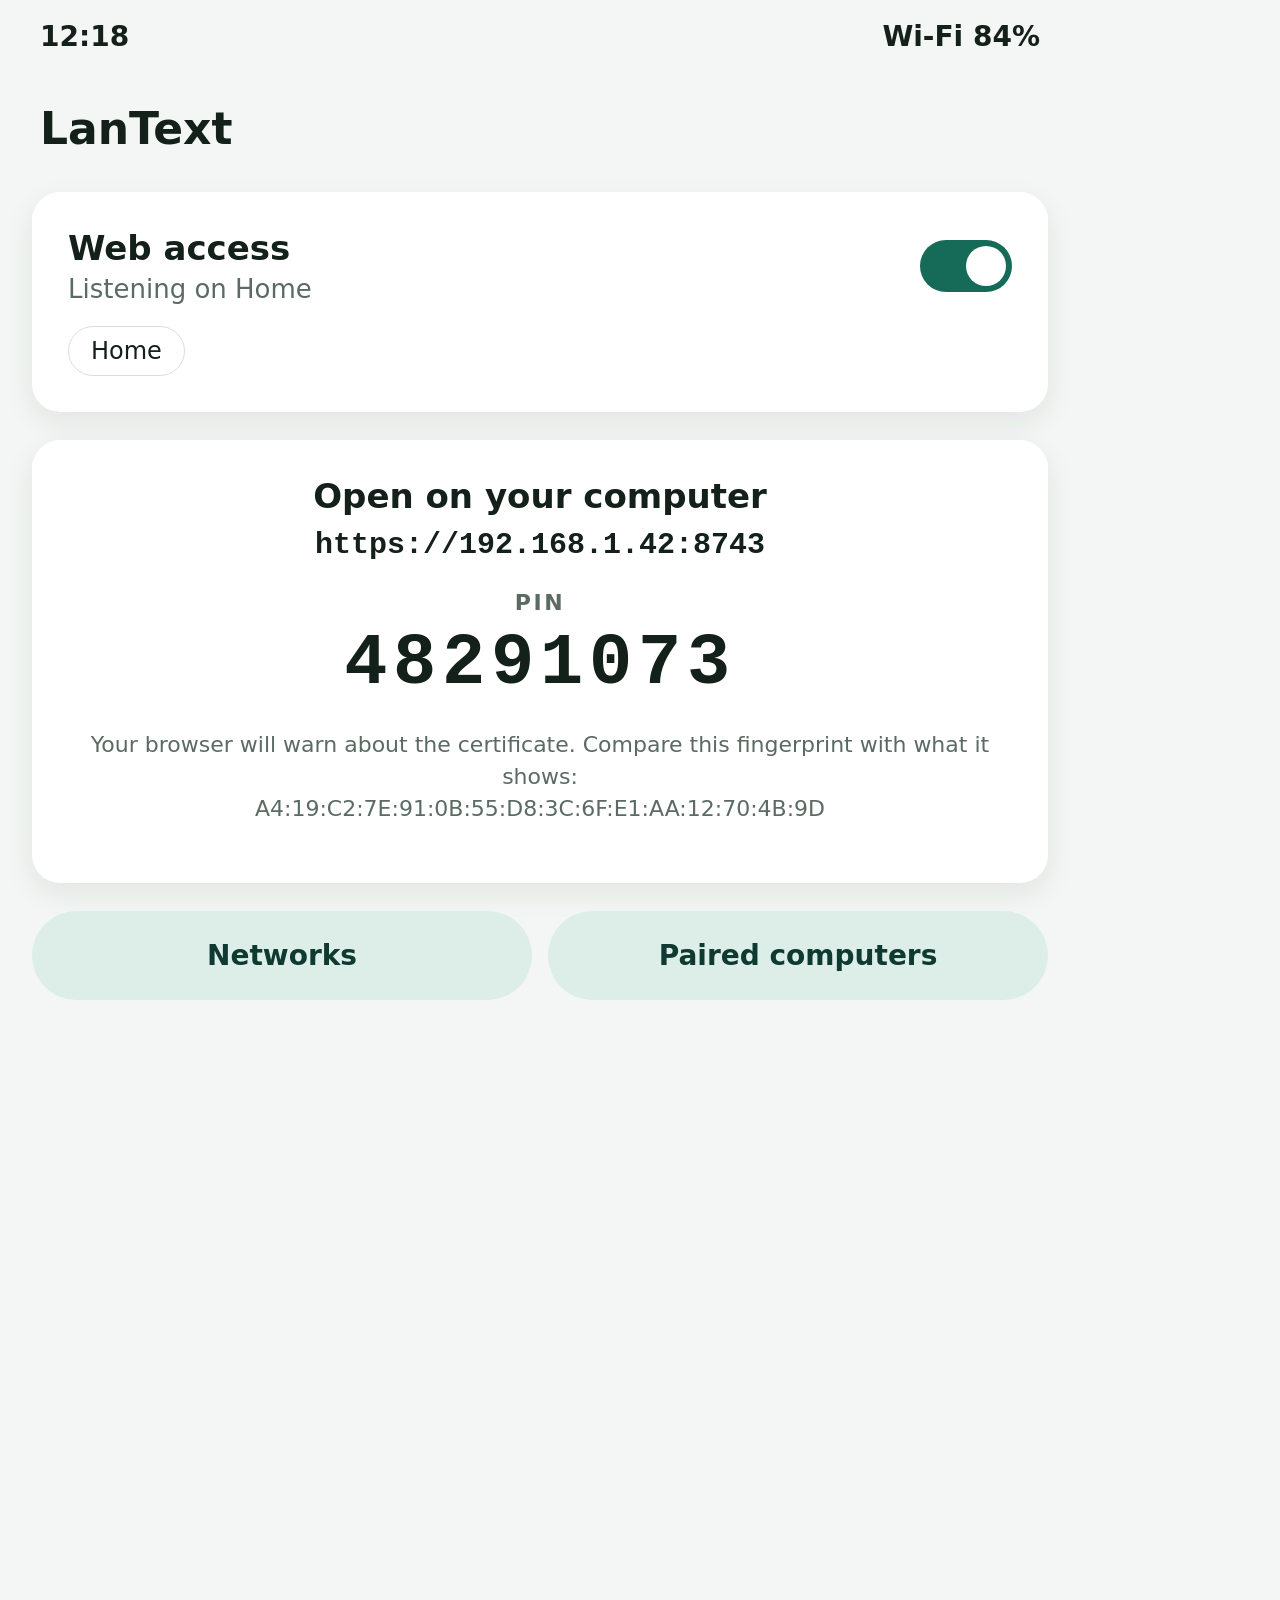
==== tools/store-art/phone-app.html @ b5e785f6 "Initial public release of LanText 0.1.0 LAN-only SMS/MMS companion for Android 8+: HTTPS web inbox o" ====
<!DOCTYPE html>
<html lang="en">
<head>
  <meta charset="utf-8" />
  <style>
    * { box-sizing: border-box; }
    html, body {
      margin: 0;
      width: 1080px;
      height: 1920px;
      overflow: hidden;
      font-family: "Segoe UI", system-ui, -apple-system, sans-serif;
      background: #f3f6f4;
      color: #14201a;
    }
    .status {
      height: 72px;
      display: flex;
      justify-content: space-between;
      align-items: center;
      padding: 0 40px;
      font-size: 28px;
      font-weight: 600;
    }
    .bar {
      height: 112px;
      display: flex;
      align-items: center;
      padding: 0 40px;
      background: #f3f6f4;
      font-size: 44px;
      font-weight: 650;
    }
    main { padding: 8px 32px 32px; display: flex; flex-direction: column; gap: 28px; }
    .card {
      background: #fff;
      border-radius: 28px;
      padding: 36px;
      box-shadow: 0 10px 30px rgba(20, 32, 26, 0.08);
    }
    .row { display: flex; align-items: center; gap: 16px; }
    .row h2 { margin: 0; font-size: 34px; font-weight: 650; }
    .row p { margin: 6px 0 0; color: #5b6b63; font-size: 26px; }
    .grow { flex: 1; }
    .switch {
      width: 92px; height: 52px; border-radius: 999px;
      background: #156B57; position: relative;
    }
    .switch::after {
      content: ""; position: absolute; top: 6px; right: 6px;
      width: 40px; height: 40px; border-radius: 50%; background: #fff;
    }
    .chip {
      display: inline-block; margin-top: 22px;
      border: 1px solid #d8e0db; border-radius: 999px;
      padding: 10px 22px; font-size: 24px; color: #14201a;
    }
    .center { text-align: center; }
    .url {
      font-family: ui-monospace, monospace;
      font-size: 30px; font-weight: 700;
      margin: 12px 0 28px;
    }
    .label { font-size: 22px; letter-spacing: 0.12em; color: #5b6b63; font-weight: 700; }
    .pin {
      font-family: ui-monospace, monospace;
      font-size: 72px; font-weight: 700; letter-spacing: 0.08em;
      margin: 8px 0 24px;
    }
    .fp { color: #5b6b63; font-size: 22px; line-height: 1.45; }
    .actions { display: flex; gap: 16px; }
    .btn {
      flex: 1; background: #dceee7; color: #0e3a31;
      border-radius: 999px; padding: 28px; text-align: center;
      font-size: 28px; font-weight: 650;
    }
  </style>
</head>
<body>
  <div class="status"><span>12:18</span><span>Wi-Fi  84%</span></div>
  <div class="bar">LanText</div>
  <main>
    <section class="card">
      <div class="row">
        <div class="grow">
          <h2>Web access</h2>
          <p>Listening on Home</p>
        </div>
        <div class="switch" aria-hidden="true"></div>
      </div>
      <span class="chip">Home</span>
    </section>
    <section class="card center">
      <h2 style="margin:0 0 8px;font-size:34px;">Open on your computer</h2>
      <div class="url">https://192.168.1.42:8743</div>
      <div class="label">PIN</div>
      <div class="pin">48291073</div>
      <p class="fp">Your browser will warn about the certificate. Compare this fingerprint with what it shows:<br>A4:19:C2:7E:91:0B:55:D8:3C:6F:E1:AA:12:70:4B:9D</p>
    </section>
    <div class="actions">
      <div class="btn">Networks</div>
      <div class="btn">Paired computers</div>
    </div>
  </main>
</body>
</html>
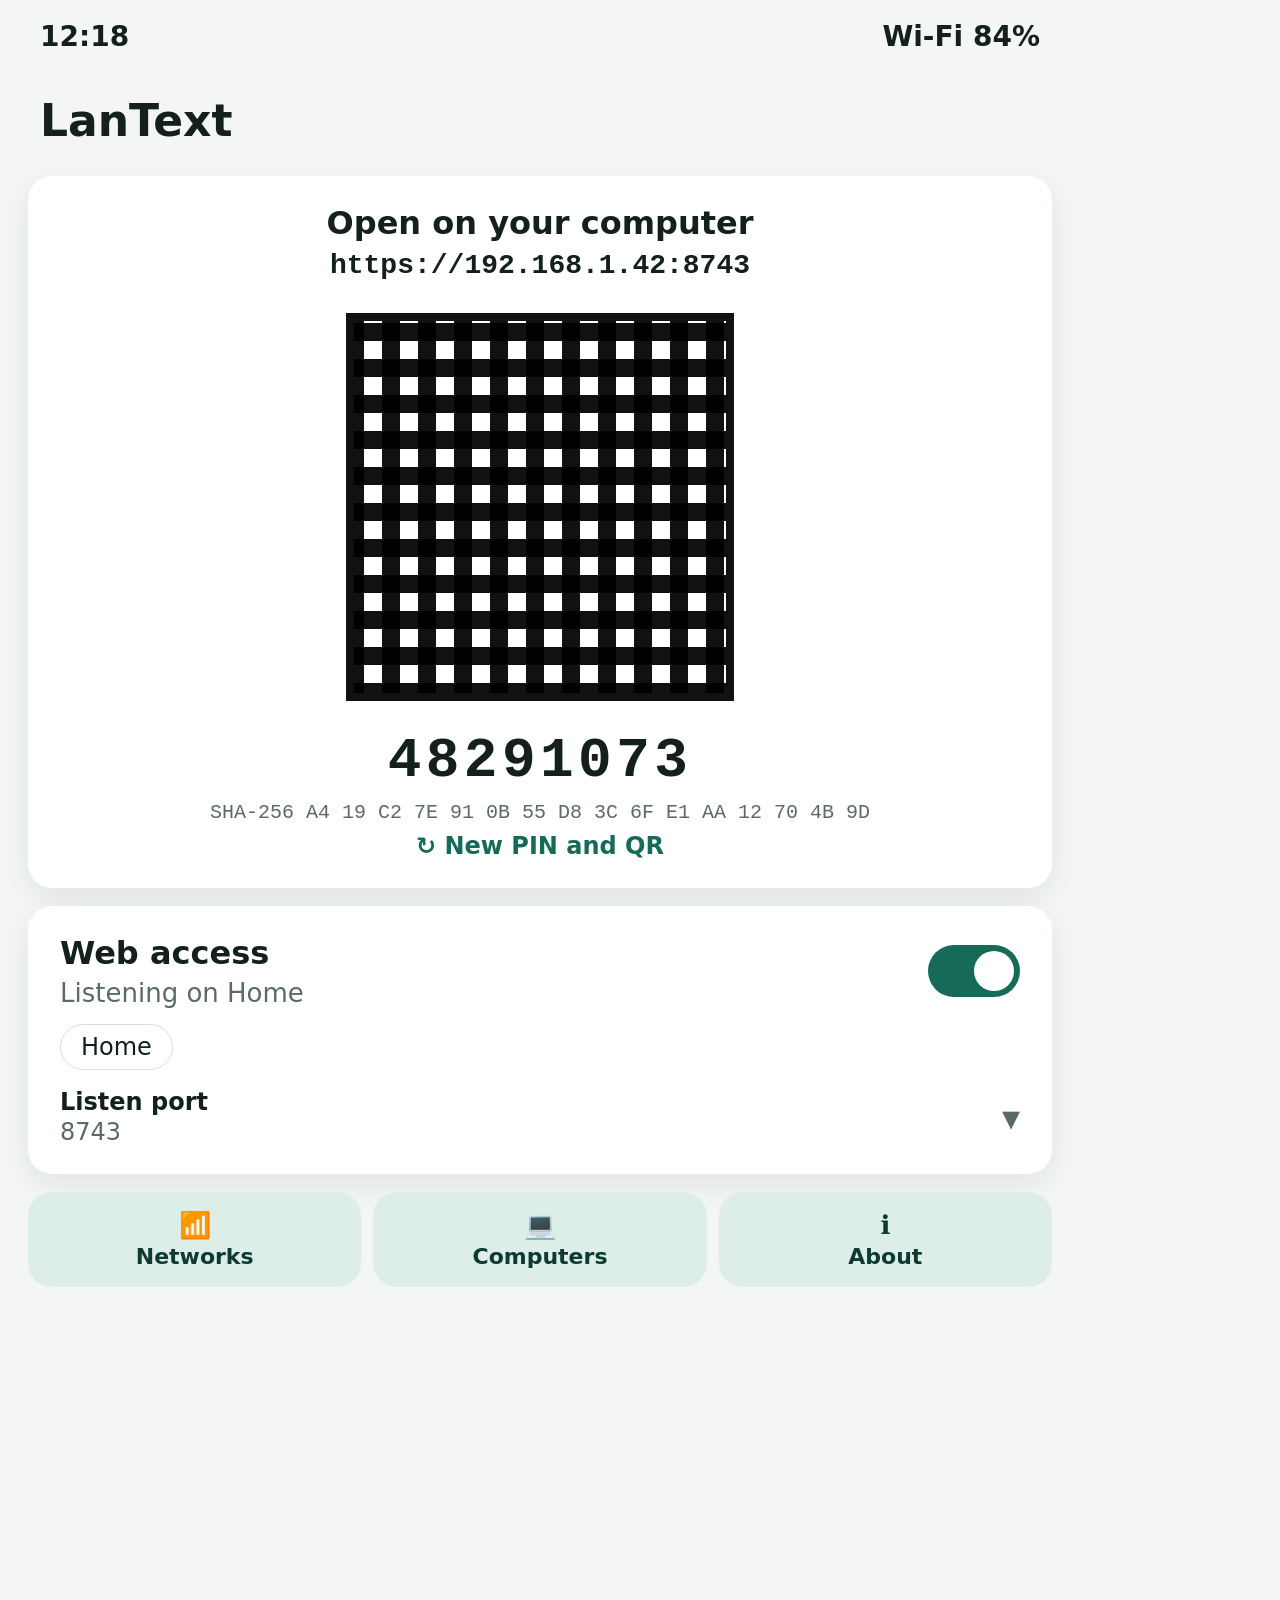
==== commit 47e349f5: "Prepare 0.2.0: back gesture, accurate permissions, test APK Swipe/system back on Networks, Computers" ====
--- a/tools/store-art/phone-app.html
+++ b/tools/store-art/phone-app.html
@@ -23,23 +23,44 @@
       font-weight: 600;
     }
     .bar {
-      height: 112px;
+      height: 96px;
       display: flex;
       align-items: center;
       padding: 0 40px;
-      background: #f3f6f4;
       font-size: 44px;
       font-weight: 650;
     }
-    main { padding: 8px 32px 32px; display: flex; flex-direction: column; gap: 28px; }
+    main { padding: 8px 28px 28px; display: flex; flex-direction: column; gap: 18px; }
     .card {
       background: #fff;
-      border-radius: 28px;
-      padding: 36px;
+      border-radius: 24px;
+      padding: 28px 32px;
       box-shadow: 0 10px 30px rgba(20, 32, 26, 0.08);
     }
+    .center { text-align: center; }
+    h2 { margin: 0; font-size: 32px; font-weight: 650; }
+    .url {
+      font-family: ui-monospace, monospace;
+      font-size: 28px; font-weight: 700;
+      margin: 8px 0 16px;
+    }
+    .qr {
+      width: 420px; height: 420px; margin: 0 auto 12px;
+      background:
+        repeating-linear-gradient(90deg, #111 0 18px, #fff 18px 36px),
+        repeating-linear-gradient(0deg, #111 0 18px, #fff 18px 36px);
+      background-blend-mode: multiply;
+      border: 16px solid #fff;
+      box-shadow: inset 0 0 0 8px #111;
+    }
+    .pin {
+      font-family: ui-monospace, monospace;
+      font-size: 56px; font-weight: 700; letter-spacing: 0.08em;
+      margin: 4px 0 8px;
+    }
+    .fp { color: #5b6b63; font-size: 20px; font-family: ui-monospace, monospace; }
+    .refresh { margin-top: 8px; color: #156B57; font-size: 24px; font-weight: 650; }
     .row { display: flex; align-items: center; gap: 16px; }
-    .row h2 { margin: 0; font-size: 34px; font-weight: 650; }
     .row p { margin: 6px 0 0; color: #5b6b63; font-size: 26px; }
     .grow { flex: 1; }
     .switch {
@@ -51,35 +72,36 @@
       width: 40px; height: 40px; border-radius: 50%; background: #fff;
     }
     .chip {
-      display: inline-block; margin-top: 22px;
+      display: inline-block; margin-top: 16px;
       border: 1px solid #d8e0db; border-radius: 999px;
-      padding: 10px 22px; font-size: 24px; color: #14201a;
+      padding: 8px 20px; font-size: 24px;
     }
-    .center { text-align: center; }
-    .url {
-      font-family: ui-monospace, monospace;
-      font-size: 30px; font-weight: 700;
-      margin: 12px 0 28px;
+    .port {
+      margin-top: 18px; display: flex; align-items: center; justify-content: space-between;
     }
-    .label { font-size: 22px; letter-spacing: 0.12em; color: #5b6b63; font-weight: 700; }
-    .pin {
-      font-family: ui-monospace, monospace;
-      font-size: 72px; font-weight: 700; letter-spacing: 0.08em;
-      margin: 8px 0 24px;
-    }
-    .fp { color: #5b6b63; font-size: 22px; line-height: 1.45; }
-    .actions { display: flex; gap: 16px; }
+    .port .t { font-size: 24px; font-weight: 650; }
+    .port .s { color: #5b6b63; font-size: 24px; margin-top: 2px; }
+    .actions { display: flex; gap: 12px; }
     .btn {
       flex: 1; background: #dceee7; color: #0e3a31;
-      border-radius: 999px; padding: 28px; text-align: center;
-      font-size: 28px; font-weight: 650;
+      border-radius: 24px; padding: 18px 8px; text-align: center;
+      font-size: 26px; font-weight: 650;
     }
+    .btn small { display: block; font-size: 22px; margin-top: 4px; }
   </style>
 </head>
 <body>
   <div class="status"><span>12:18</span><span>Wi-Fi  84%</span></div>
   <div class="bar">LanText</div>
   <main>
+    <section class="card center">
+      <h2>Open on your computer</h2>
+      <div class="url">https://192.168.1.42:8743</div>
+      <div class="qr" aria-hidden="true"></div>
+      <div class="pin">48291073</div>
+      <div class="fp">SHA-256  A4 19 C2 7E 91 0B 55 D8 3C 6F E1 AA 12 70 4B 9D</div>
+      <div class="refresh">↻  New PIN and QR</div>
+    </section>
     <section class="card">
       <div class="row">
         <div class="grow">
@@ -89,17 +111,18 @@
         <div class="switch" aria-hidden="true"></div>
       </div>
       <span class="chip">Home</span>
-    </section>
-    <section class="card center">
-      <h2 style="margin:0 0 8px;font-size:34px;">Open on your computer</h2>
-      <div class="url">https://192.168.1.42:8743</div>
-      <div class="label">PIN</div>
-      <div class="pin">48291073</div>
-      <p class="fp">Your browser will warn about the certificate. Compare this fingerprint with what it shows:<br>A4:19:C2:7E:91:0B:55:D8:3C:6F:E1:AA:12:70:4B:9D</p>
+      <div class="port">
+        <div>
+          <div class="t">Listen port</div>
+          <div class="s">8743</div>
+        </div>
+        <div style="font-size:36px;color:#5b6b63;">▾</div>
+      </div>
     </section>
     <div class="actions">
-      <div class="btn">Networks</div>
-      <div class="btn">Paired computers</div>
+      <div class="btn">📶<small>Networks</small></div>
+      <div class="btn">💻<small>Computers</small></div>
+      <div class="btn">ℹ<small>About</small></div>
     </div>
   </main>
 </body>
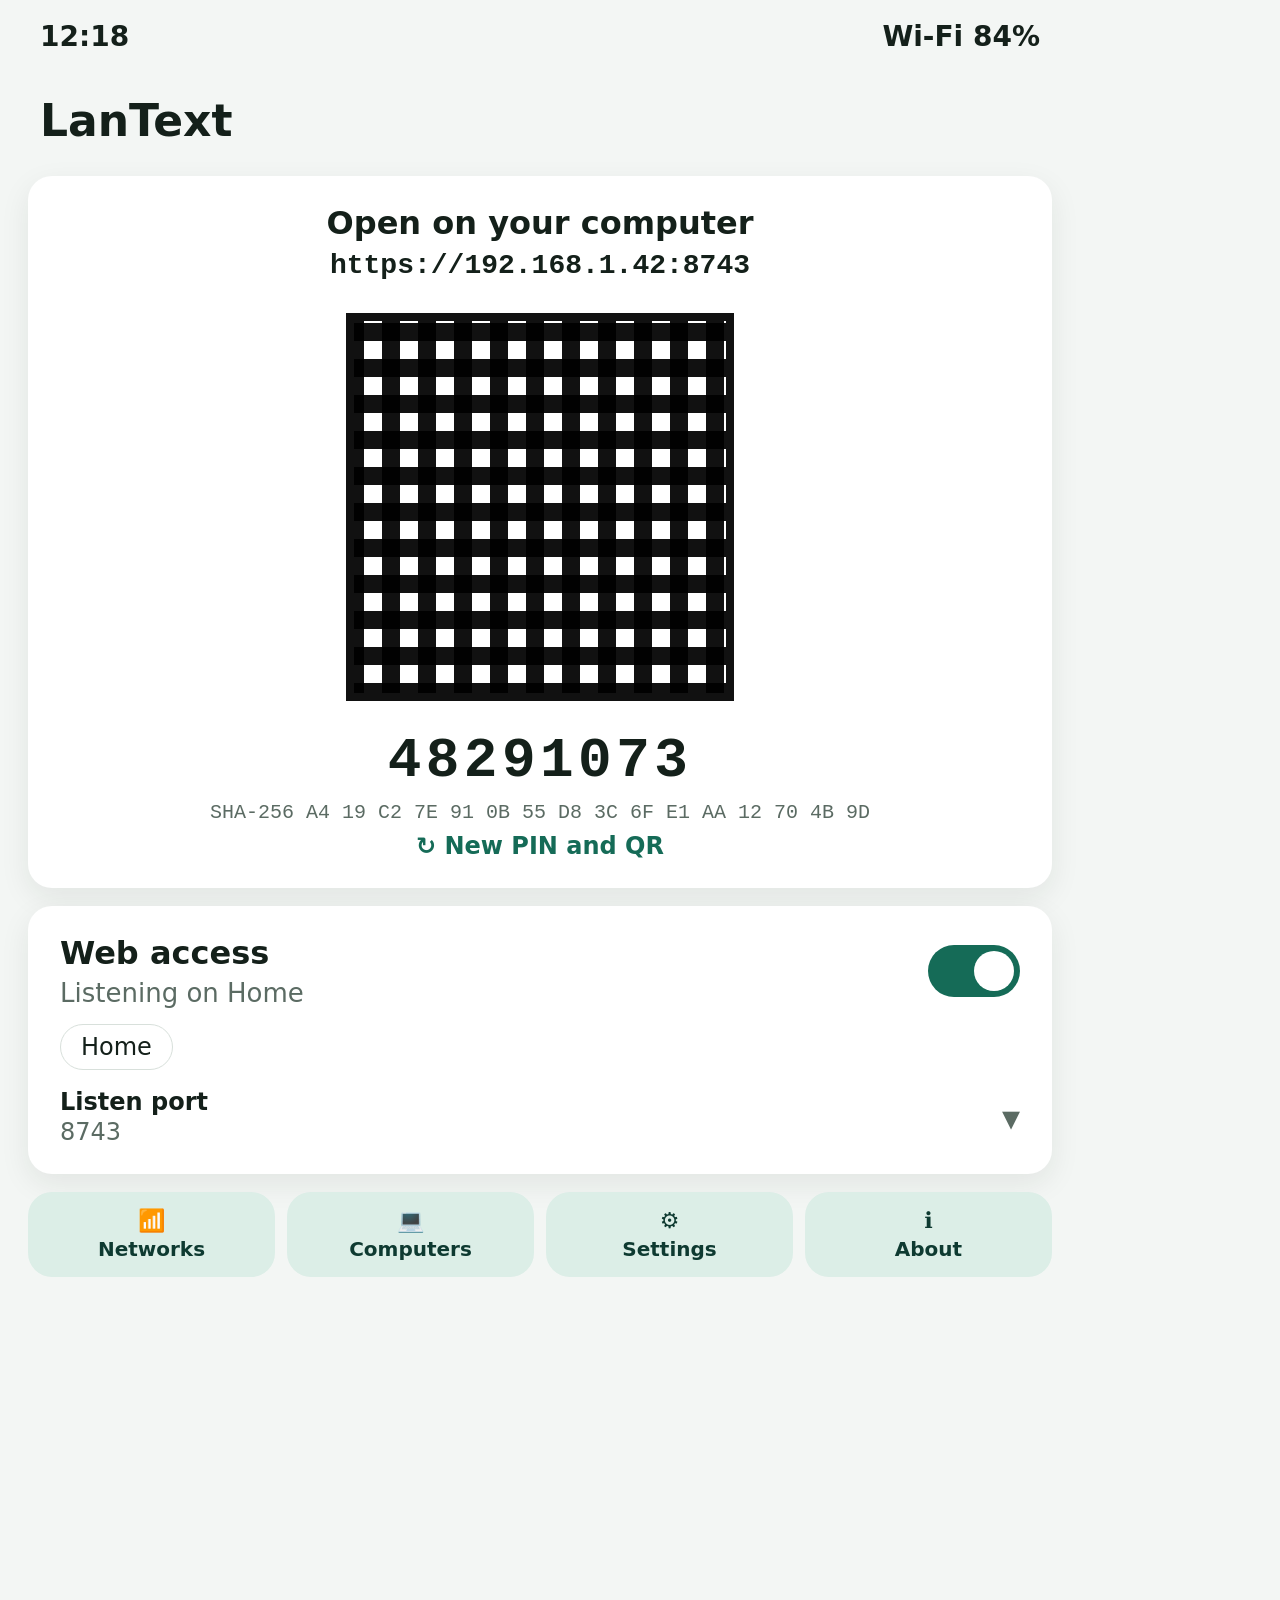
==== commit 33eaf810: "Prepare 0.2.5: changelog, store screenshots, and version bump Document the web inbox polish. Screens" ====
--- a/tools/store-art/phone-app.html
+++ b/tools/store-art/phone-app.html
@@ -84,10 +84,10 @@
     .actions { display: flex; gap: 12px; }
     .btn {
       flex: 1; background: #dceee7; color: #0e3a31;
-      border-radius: 24px; padding: 18px 8px; text-align: center;
-      font-size: 26px; font-weight: 650;
+      border-radius: 24px; padding: 16px 4px; text-align: center;
+      font-size: 22px; font-weight: 650;
     }
-    .btn small { display: block; font-size: 22px; margin-top: 4px; }
+    .btn small { display: block; font-size: 20px; margin-top: 4px; }
   </style>
 </head>
 <body>
@@ -122,6 +122,7 @@
     <div class="actions">
       <div class="btn">📶<small>Networks</small></div>
       <div class="btn">💻<small>Computers</small></div>
+      <div class="btn">⚙<small>Settings</small></div>
       <div class="btn">ℹ<small>About</small></div>
     </div>
   </main>
